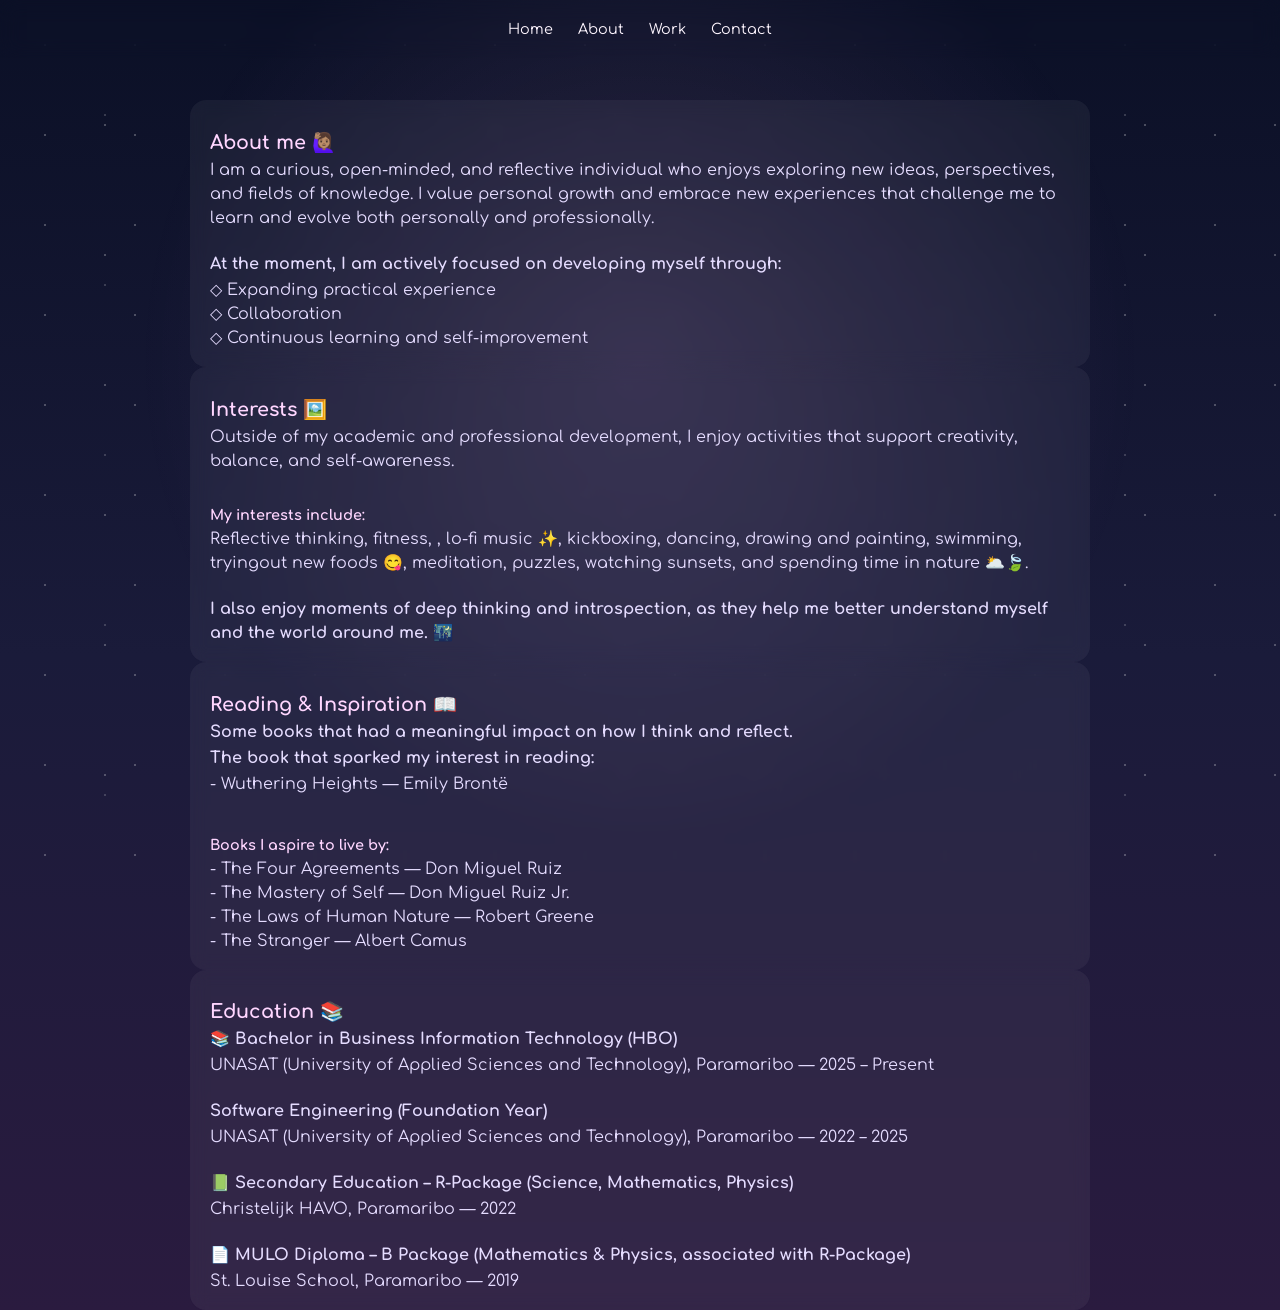
==== about.html @ a8e4bfc3 "Test update" ====
<!-- about page of the portfolio website -->
<!DOCTYPE html>
<html lang="en">
<head>
  <meta charset="UTF-8"/>
  <meta name="viewport" content="width=device-width, initial-scale=1.0"/>

  <title>About Julisha</title>

  <link rel="stylesheet" href="css/main.css"/>
</head>
<body>

  <nav>
    <ul>
      <li><a href="index.html">Home</a></li>
      <li><a href="about.html">About</a></li>
      <li><a href="work.html">Work</a></li>
      <li><a href="contact.html">Contact</a></li>
    </ul>
  </nav>

  <main class="page-content">

    <section class="section">
      <h2>About me 🙋🏽‍♀️</h2>

      <p>
        I am a curious, open-minded, and reflective individual 
        who enjoys exploring new ideas, perspectives, and fields of 
        knowledge. I value personal growth and embrace new experiences 
        that challenge me to learn and evolve both personally and professionally.
      </p>

      <br>

      <p><strong>At the moment, I am actively focused on developing myself through:</strong></p>
      <p>
        ◇ Expanding practical experience<br>
        ◇ Collaboration<br>
        ◇ Continuous learning and self-improvement
      </p>
    </section>


    <section class="section">

      <h2>Interests 🖼️</h2>

      <p>
        Outside of my academic and professional development, 
        I enjoy activities that support creativity, balance, and self-awareness. 
        </p>
      <br>
        <h3>My interests include:</h3>
        <p>
        Reflective thinking, fitness, , lo-fi music ✨, kickboxing, dancing, 
        drawing and painting, swimming, tryingout new foods 😋, meditation, 
        puzzles, watching sunsets, and spending time in nature 🌥️🍃. <br>
        </p> <br>
       <p><strong>I also enjoy moments of deep thinking and introspection,
        as they help me better understand myself and the world around me. 🌃</strong></p>
      
      </p>

    </section>
<section class="section">

      <h2>Reading & Inspiration 📖</h2>
      
      <p><strong>Some books that had a meaningful impact on how I think and reflect.</strong></p>
       <p><strong>The book that sparked my interest in reading:</strong></p>
        <p>- Wuthering Heights — Emily Brontë</p>
<p>  <br>
      <h3>Books I aspire to live by:</h3>
        <p> 
        - The Four Agreements — Don Miguel Ruiz<br>
        - The Mastery of Self — Don Miguel Ruiz Jr.<br>
        - The Laws of Human Nature — Robert Greene<br>
        - The Stranger — Albert Camus
    </p>
    </section>


    <section class="section">

      <h2>Education 📚</h2>

      <p><strong>📚 Bachelor in Business Information Technology (HBO)</strong></p>
       <p>UNASAT (University of Applied Sciences and Technology), Paramaribo — 2025 – Present</p>
       
      <br>
      <p><strong>Software Engineering (Foundation Year)</strong></p>
        <p>UNASAT (University of Applied Sciences and Technology), Paramaribo — 2022 – 2025</p>

      <br>

      <p><strong>📗 Secondary Education – R-Package (Science, Mathematics, Physics)</strong></p>
      <p>Christelijk HAVO, Paramaribo — 2022</p>

      <br>

      <p><strong>📄 MULO Diploma – B Package (Mathematics & Physics, associated with R-Package)</strong></p>
      <p>St. Louise School, Paramaribo — 2019</p>

    </section>

  </main>

  <script src="js/script.js"></script>
</body>
</html>
---- css/main.css ----
/* =========================
 main css file for the portfolio website
=========================*/

@import url('https://fonts.googleapis.com/css2?family=Comfortaa:wght@300;400;500;600&display=swap');

/* =========================
   GLOBAL RESET + BODY
   ========================= */
* {
  box-sizing: border-box;
}

body {
  margin: 0;
  font-family: 'Comfortaa', sans-serif;
  color: #fef6ff;
  background: linear-gradient(180deg, #0b1026, #1a1b3a, #2a1b3f);
  min-height: 100vh;
  position: relative;
}

/* =========================
   BACKGROUND EFFECT
   ========================= */
body::before {
  content: "";
  position: fixed;
  inset: 0;
  background-image:
    radial-gradient(white 1px, transparent 1px),
    radial-gradient(white 1px, transparent 1px),
    radial-gradient(rgba(255,255,255,0.7) 1px, transparent 1px);
  background-size: 90px 90px, 130px 130px, 170px 170px;
  background-position: 0 0, 40px 60px, 20px 30px;
  opacity: 0.25;
  z-index: -1;
}

body::after {
  content: "";
  position: fixed;
  inset: 0;
  background: radial-gradient(circle at 50% 40%, rgba(255, 182, 255, 0.12), transparent 60%);
  z-index: -1;
}

/* =========================
   NAVBAR
   ========================= */
nav {
  width: 100%;
  padding: 20px;
  position: fixed;
  top: 0;
  backdrop-filter: blur(10px);
}

nav ul {
  display: flex;
  justify-content: center;
  gap: 25px;
  list-style: none;
  margin: 0;
  padding: 0;
}

nav a {
  text-decoration: none;
  color: #fef6ff;
  font-size: 0.9rem;
  transition: 0.3s;
}

nav a:hover {
  color: #ffd6ff;
}

/* =========================
   HERO (HOME)
   ========================= */
.hero {
  min-height: 60vh;
  display: flex;
  flex-direction: column;
  justify-content: center;
  align-items: center;
  text-align: center;
  padding: 20px;
}

h1 {
  font-size: 1.8rem;
  text-shadow: 0 0 10px rgba(255, 200, 255, 0.2);
}

.hero p {
  font-size: 1.3rem;
  color: #bcd4ff;
}

.profile-pic {
  width: 180px;
  height: 180px;
  object-fit: cover;
  border-radius: 50%;
  margin-top: 10px;
  border: 3px solid rgba(255,255,255,0.3);
  box-shadow: 0 0 25px rgba(255,255,255,0.15);
}

/* =========================
   SHARED SECTION STYLE
   ========================= */
.section {
  max-width: 900px;
  margin: auto;
  padding: 15px 20px;
  background: rgba(255, 255, 255, 0.05);
  backdrop-filter: blur(8px);
  border-radius: 16px;
  transition: 0.3s ease;
}

.section:hover {
  transform: translateY(-2px);
}

h2 {
  font-size: 1.2rem;
  margin-bottom: 4px;
  color: #ffd6ff;
}

/* ADDED H3 */
h3 {
  font-size: 0.9rem;       /* same feel as h2 */
  margin-bottom: 4px;
  color: #ffd6ff;          /* same accent as h2 */
}

.section p {
  line-height: 1.5;
  margin: 2px 0;
  color: #e5dcff;
}

/* =========================
   SKILLS
   ========================= */
.skills {
  display: flex;
  flex-wrap: wrap;
  gap: 15px;
}

.skills span {
  padding: 12px 20px;
  background: rgba(255,255,255,0.08);
  border-radius: 30px;
  backdrop-filter: blur(8px);
}

/* =========================
   LINKS
   ========================= */
a {
  color: #23e69b;
  text-decoration: none;
  transition: 0.3s ease;
}

a:hover {
  color: #ffffff;
}

/* =========================
   GLOBAL PAGE OFFSET
   ========================= */
.page-content {
  padding-top: 100px;
}

/* =========================
   MOBILE
   ========================= */
@media (max-width: 768px) {
  h1 { font-size: 1.5rem; }
  .hero p { font-size: 1rem; }
  .profile-pic { width: 140px; height: 140px; }
  nav ul { gap: 15px; }
  h2 { font-size: 1.2rem; }
}

.hero h1 {
  margin-bottom: 2px;
}

.hero p {
  margin: 2px 0;
}

/* =========================
   LISTS INSIDE SECTIONS
   ========================= */
.section ul {
  margin: 8px 0 18px 18px;
  padding: 0;
  line-height: 1.6;
  color: #e5dcff;
}
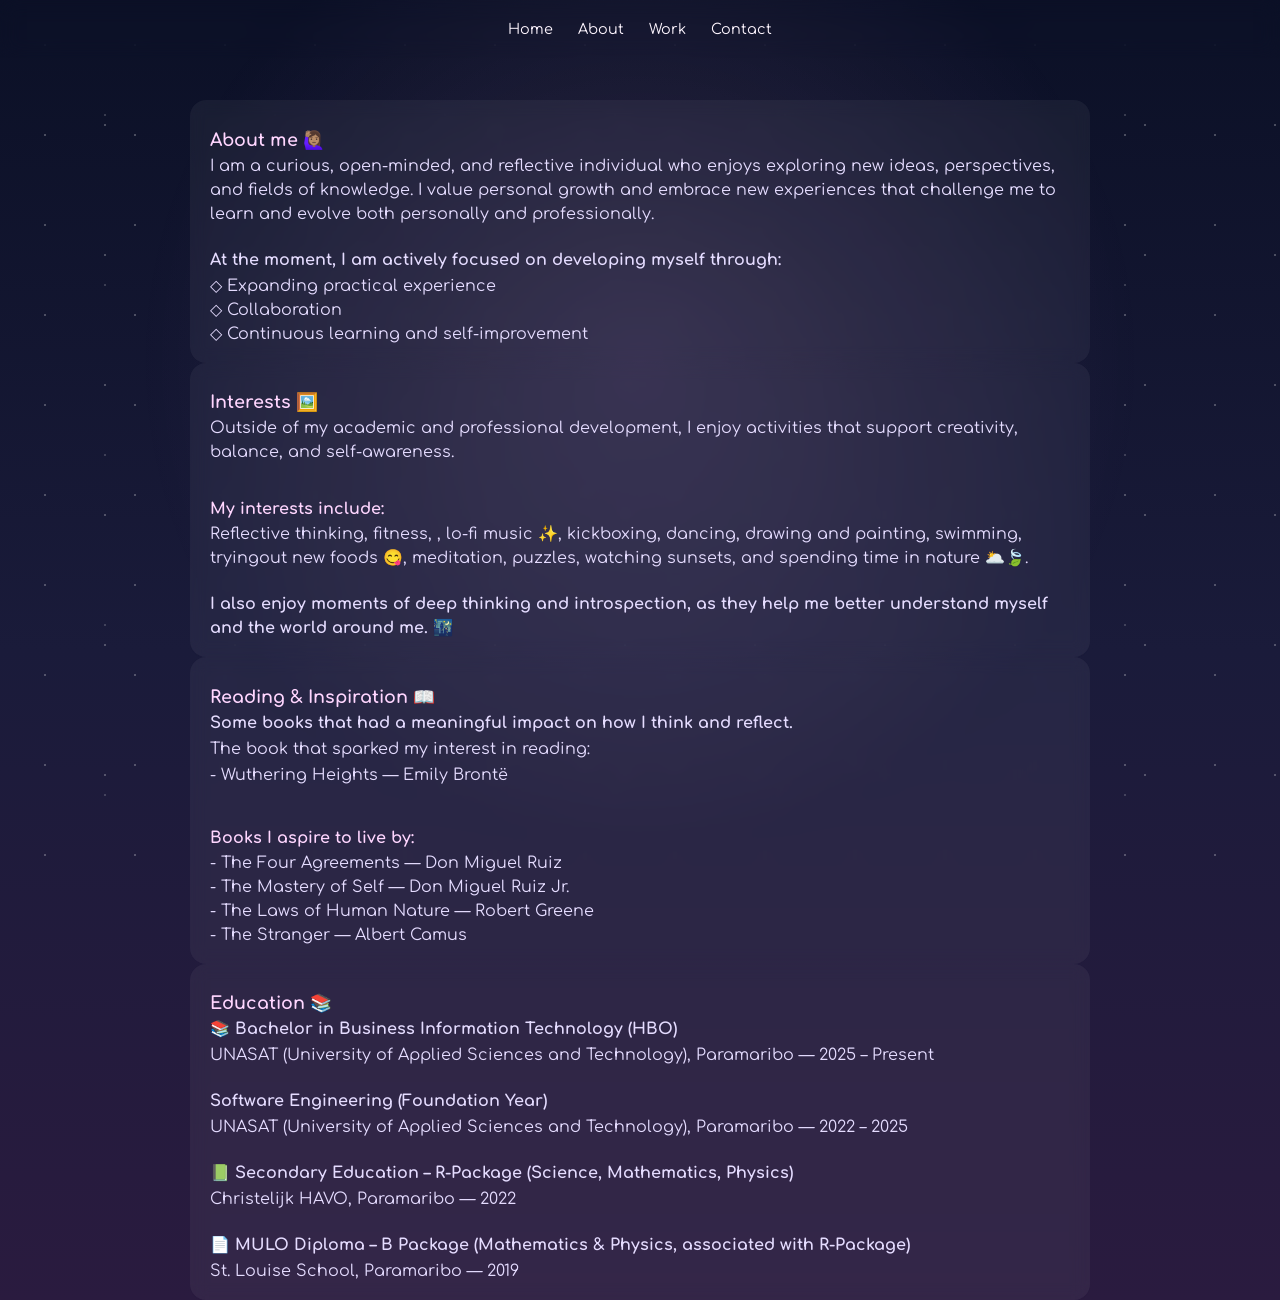
==== commit ecf59a9b: "Test update" ====
--- a/about.html
+++ b/about.html
@@ -69,7 +69,7 @@
       <h2>Reading & Inspiration 📖</h2>
       
       <p><strong>Some books that had a meaningful impact on how I think and reflect.</strong></p>
-       <p><strong>The book that sparked my interest in reading:</strong></p>
+       <p>The book that sparked my interest in reading:</p>
         <p>- Wuthering Heights — Emily Brontë</p>
 <p>  <br>
       <h3>Books I aspire to live by:</h3>
--- a/css/main.css
+++ b/css/main.css
@@ -127,14 +127,14 @@
 }
 
 h2 {
-  font-size: 1.2rem;
+  font-size: 1.1rem;
   margin-bottom: 4px;
   color: #ffd6ff;
 }
 
 /* ADDED H3 */
 h3 {
-  font-size: 0.9rem;       /* same feel as h2 */
+  font-size: 1.0rem;       /* same feel as h2 */
   margin-bottom: 4px;
   color: #ffd6ff;          /* same accent as h2 */
 }
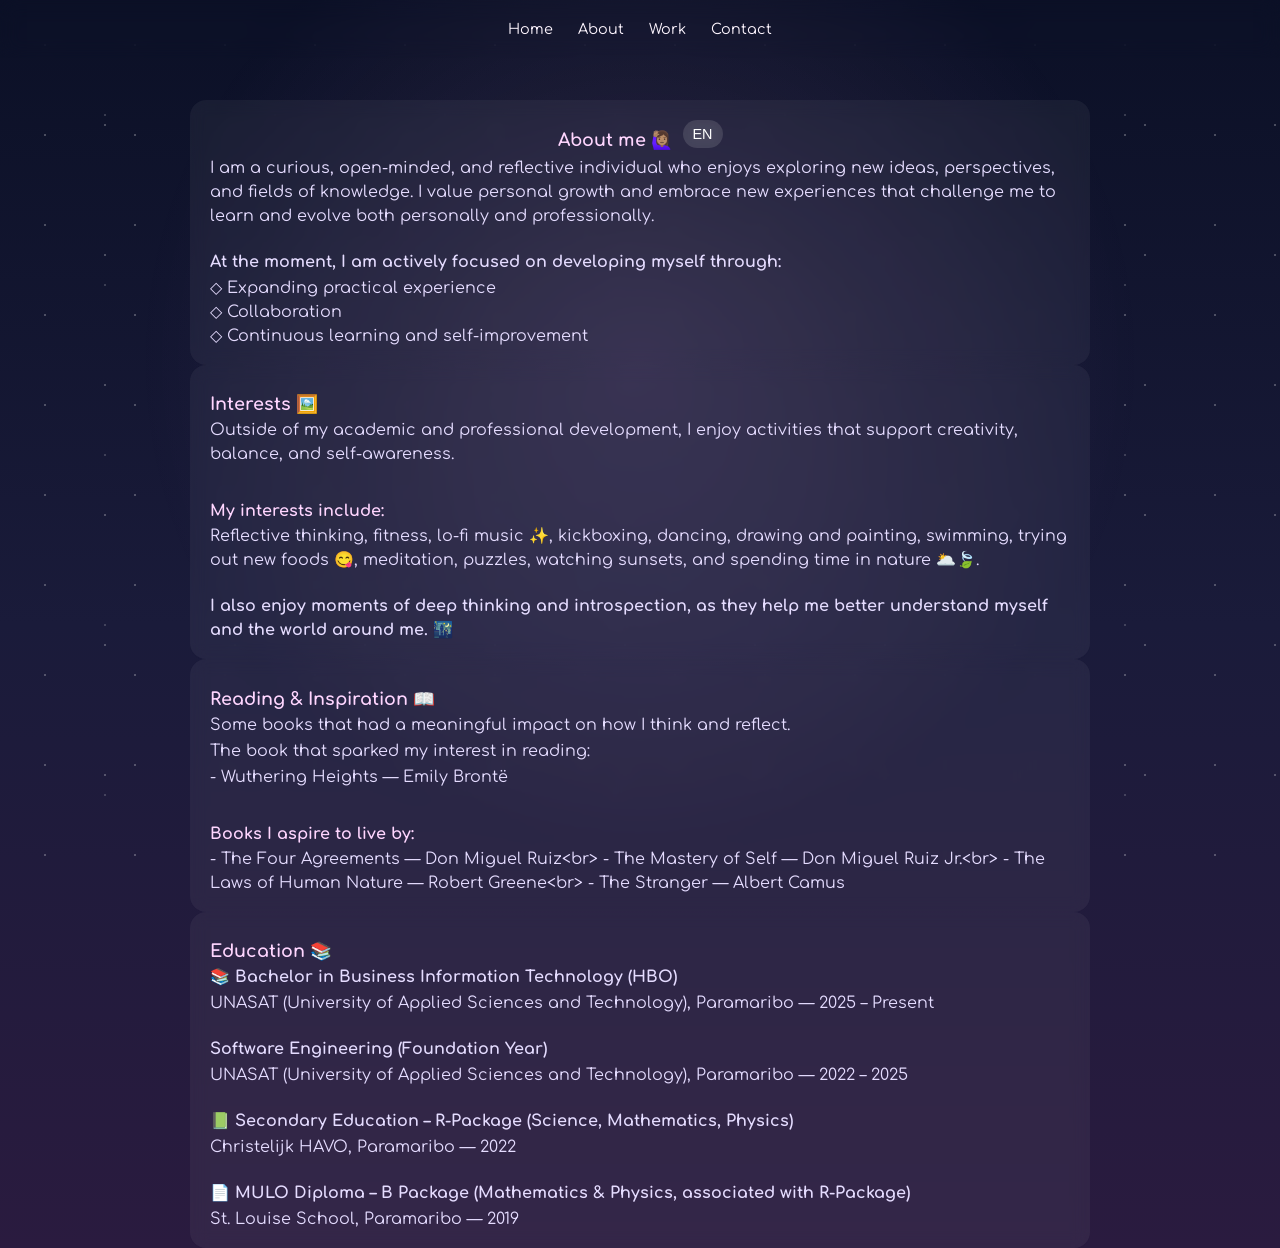
==== commit c2954077: "Test update" ====
--- a/about.html
+++ b/about.html
@@ -18,91 +18,181 @@
       <li><a href="work.html">Work</a></li>
       <li><a href="contact.html">Contact</a></li>
     </ul>
+
+
   </nav>
 
   <main class="page-content">
 
     <section class="section">
-      <h2>About me 🙋🏽‍♀️</h2>
-
-      <p>
-        I am a curious, open-minded, and reflective individual 
+      <div class="section-title">
+  <h2 data-en="About me 🙋🏽‍♀️" data-nl="Over mij 🙋🏽‍♀️"></h2>
+  <button class="lang-btn" onclick="switchLanguage()" id="langBtn"></button>
+</div>
+
+      <p
+        data-en="I am a curious, open-minded, and reflective individual 
         who enjoys exploring new ideas, perspectives, and fields of 
         knowledge. I value personal growth and embrace new experiences 
-        that challenge me to learn and evolve both personally and professionally.
-      </p>
+        that challenge me to learn and evolve both personally and professionally." 
+
+        data-nl="Ik ben een nieuwsgierig, open-minded en reflectief persoon 
+        die graag nieuwe ideeën, perspectieven en kennisgebieden verkent. 
+        Ik hecht veel waarde aan persoonlijke groei en sta open voor nieuwe ervaringen 
+        die mij uitdagen om zowel persoonlijk als professioneel te leren en te groeien."
+      ></p>
 
       <br>
 
-      <p><strong>At the moment, I am actively focused on developing myself through:</strong></p>
       <p>
-        ◇ Expanding practical experience<br>
-        ◇ Collaboration<br>
-        ◇ Continuous learning and self-improvement
-      </p>
+        <strong data-en= "At the moment, I am actively focused on developing myself through:"
+                data-nl="Op dit moment ben ik actief bezig met mijn persoonlijke ontwikkeling door middel van:"
+        ></strong></p>
+      <p>
+
+  ◇ <span data-en="Expanding practical experience" data-nl="Het uitbreiden van praktische ervaring"></span><br>
+  ◇ <span data-en="Collaboration" data-nl="Samenwerking"></span><br>
+  ◇ <span data-en="Continuous learning and self-improvement" data-nl="Continu leren en zelfverbetering"></span>
+</p>
     </section>
 
 
     <section class="section">
 
-      <h2>Interests 🖼️</h2>
-
-      <p>
-        Outside of my academic and professional development, 
-        I enjoy activities that support creativity, balance, and self-awareness. 
-        </p>
+      <h2 data-en="Interests 🖼️" data-nl="Interesses 🖼️"></h2>
+
+      <p
+        data-en="Outside of my academic and professional development, 
+        I enjoy activities that support creativity, balance, and self-awareness."
+
+        data-nl="Buiten mijn academische en professionele ontwikkeling, 
+        geniet ik van activiteiten die creativiteit, balans en zelfbewustheid ondersteunen."
+      ></p>
       <br>
-        <h3>My interests include:</h3>
-        <p>
-        Reflective thinking, fitness, , lo-fi music ✨, kickboxing, dancing, 
-        drawing and painting, swimming, tryingout new foods 😋, meditation, 
-        puzzles, watching sunsets, and spending time in nature 🌥️🍃. <br>
-        </p> <br>
-       <p><strong>I also enjoy moments of deep thinking and introspection,
-        as they help me better understand myself and the world around me. 🌃</strong></p>
+        <h3 data-en="My interests include:" data-nl="Mijn interesses zijn:"></h3>
+        <p
+         data-en="Reflective thinking, fitness, lo-fi music ✨, kickboxing, dancing, drawing and painting, 
+         swimming, trying out new foods 😋, meditation, puzzles, watching sunsets, and 
+         spending time in nature 🌥️🍃."
+  
+         data-nl="Reflectief denken, fitness, lo-fi muziek ✨, kickboksen, dansen, tekenen en schilderen,
+         zwemmen, nieuwe gerechten uitproberen 😋, meditatie, puzzels, genieten van zonsondergangen en tijd 
+         doorbrengen in de natuur 🌥️🍃."
+     ></p>
+
+    <br>
+  <p>
+  <strong
+    data-en="I also enjoy moments of deep thinking and introspection, 
+    as they help me better understand myself and the world around me. 🌃"
+
+    data-nl="Ik geniet ook van momenten van diep nadenken en zelfreflectie, 
+    omdat deze mij helpen mezelf en de wereld om mij heen beter te begrijpen. 🌃"
+  ></strong>
+</p>
       
       </p>
 
     </section>
 <section class="section">
 
-      <h2>Reading & Inspiration 📖</h2>
+      <h2 data-en="Reading & Inspiration 📖" data-nl="Lezen & Inspiratie 📖"></h2>
       
-      <p><strong>Some books that had a meaningful impact on how I think and reflect.</strong></p>
-       <p>The book that sparked my interest in reading:</p>
-        <p>- Wuthering Heights — Emily Brontë</p>
-<p>  <br>
-      <h3>Books I aspire to live by:</h3>
-        <p> 
-        - The Four Agreements — Don Miguel Ruiz<br>
-        - The Mastery of Self — Don Miguel Ruiz Jr.<br>
-        - The Laws of Human Nature — Robert Greene<br>
-        - The Stranger — Albert Camus
-    </p>
+      <p
+  data-en="Some books that had a meaningful impact on how I think and reflect."
+  data-nl="Enkele boeken die een betekenisvolle invloed hebben gehad op mijn manier van denken en reflecteren."
+></p>
+
+<p
+  data-en="The book that sparked my interest in reading:"
+  data-nl="Het boek dat mijn interesse in lezen heeft aangewakkerd:"
+></p>
+
+<p>
+  <span data-en="- Wuthering Heights — Emily Brontë"
+        data-nl="- Wuthering Heights — Emily Brontë"></span>
+</p>
+
+<br>
+
+<h3
+  data-en="Books I aspire to live by:"
+  data-nl="Boeken die ik probeer te integreren in mijn leven:"
+></h3>
+
+<p>
+  <span data-en="- The Four Agreements — Don Miguel Ruiz<br>"
+        data-nl="- The Four Agreements — Don Miguel Ruiz<br>"></span>
+
+  <span data-en="- The Mastery of Self — Don Miguel Ruiz Jr.<br>"
+        data-nl="- The Mastery of Self — Don Miguel Ruiz Jr.<br>"></span>
+
+  <span data-en="- The Laws of Human Nature — Robert Greene<br>"
+        data-nl="- De wetten van de menselijke natuur — Robert Greene<br>"></span>
+
+  <span data-en="- The Stranger — Albert Camus"
+        data-nl="- The Stranger — Albert Camus"></span>
+</p>
     </section>
 
 
     <section class="section">
 
-      <h2>Education 📚</h2>
-
-      <p><strong>📚 Bachelor in Business Information Technology (HBO)</strong></p>
-       <p>UNASAT (University of Applied Sciences and Technology), Paramaribo — 2025 – Present</p>
-       
-      <br>
-      <p><strong>Software Engineering (Foundation Year)</strong></p>
-        <p>UNASAT (University of Applied Sciences and Technology), Paramaribo — 2022 – 2025</p>
-
-      <br>
-
-      <p><strong>📗 Secondary Education – R-Package (Science, Mathematics, Physics)</strong></p>
-      <p>Christelijk HAVO, Paramaribo — 2022</p>
-
-      <br>
-
-      <p><strong>📄 MULO Diploma – B Package (Mathematics & Physics, associated with R-Package)</strong></p>
-      <p>St. Louise School, Paramaribo — 2019</p>
-
+      <h2 data-en="Education 📚" data-nl="Opleidingen 📚"></h2>
+
+      <p>
+  <strong
+    data-en="📚 Bachelor in Business Information Technology (HBO)"
+    data-nl="📚 Bachelor in Bedrijfskundige Informatica (HBO)"
+  ></strong>
+</p>
+
+<p
+  data-en="UNASAT (University of Applied Sciences and Technology), Paramaribo — 2025 – Present"
+  data-nl="UNASAT (University of Applied Sciences and Technology), Paramaribo — 2025 – heden"
+></p>
+
+<br>
+
+<p>
+  <strong
+    data-en="Software Engineering (Foundation Year)"
+    data-nl="Software Engineering (Propedeusejaar)"
+  ></strong>
+</p>
+
+<p
+  data-en="UNASAT (University of Applied Sciences and Technology), Paramaribo — 2022 – 2025"
+  data-nl="UNASAT (University of Applied Sciences and Technology), Paramaribo — 2022 – 2025"
+></p>
+
+<br>
+
+<p>
+  <strong
+    data-en="📗 Secondary Education – R-Package (Science, Mathematics, Physics)"
+    data-nl="📗 Voortgezet Onderwijs – R-Pakket (Natuurkunde, Wiskunde, Scheikunde)"
+  ></strong>
+</p>
+
+<p
+  data-en="Christelijk HAVO, Paramaribo — 2022"
+  data-nl="Christelijk HAVO, Paramaribo — 2022"
+></p>
+
+<br>
+
+<p>
+  <strong
+    data-en="📄 MULO Diploma – B Package (Mathematics & Physics, associated with R-Package)"
+    data-nl="📄 MULO Diploma – B-Pakket (Wiskunde & Natuurkunde, gekoppeld aan R-Pakket)"
+  ></strong>
+</p>
+
+<p
+  data-en="St. Louise School, Paramaribo — 2019"
+  data-nl="St. Louise School, Paramaribo — 2019"
+></p>
     </section>
 
   </main>
--- a/css/main.css
+++ b/css/main.css
@@ -87,6 +87,15 @@
   align-items: center;
   text-align: center;
   padding: 20px;
+  transform: translateY(20px);
+}
+
+/* HERO TITLE + LANGUAGE BUTTON */
+.hero-title {
+  display: flex;
+  flex-direction: column;
+  align-items: center;
+  gap: 12px; /* controls spacing between h1 and button */
 }
 
 h1 {
@@ -210,3 +219,30 @@
   color: #e5dcff;
 }
 
+/* =========================
+LANGUAGE SWITCHER BUTTON
+========================= */
+
+.lang-btn {
+  padding: 6px 10px;
+  border-radius: 20px;
+  border: none;
+  background: rgba(255,255,255,0.1);
+  color: white;
+  cursor: pointer;
+  backdrop-filter: blur(8px);
+  transition: 0.3s;
+  font-size: 0.9rem;
+}
+
+.lang-btn:hover {
+  background: rgba(255,255,255,0.2);
+}
+
+/* Center title + button */
+.section-title {
+  display: flex;
+  align-items: center;
+  justify-content: center;
+  gap: 10px;
+}
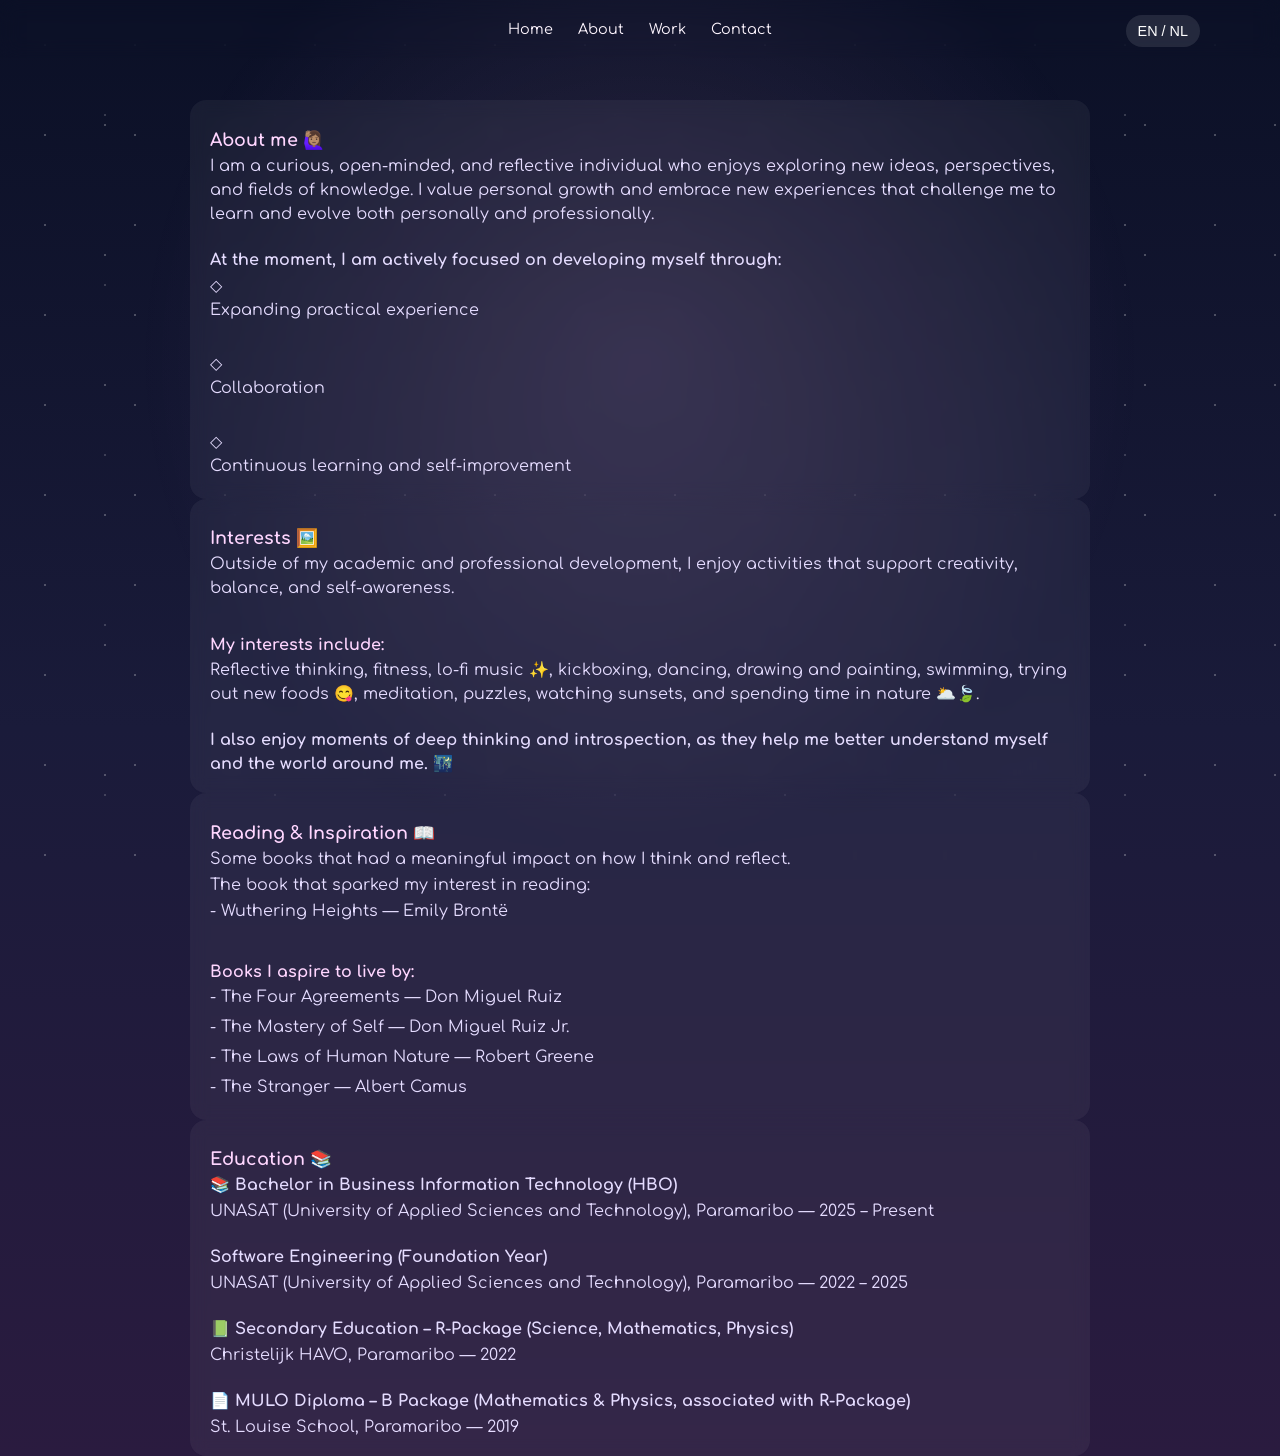
==== commit 025db6f3: "Test update" ====
--- a/about.html
+++ b/about.html
@@ -12,25 +12,26 @@
 <body>
 
   <nav>
-    <ul>
-      <li><a href="index.html">Home</a></li>
-      <li><a href="about.html">About</a></li>
-      <li><a href="work.html">Work</a></li>
-      <li><a href="contact.html">Contact</a></li>
-    </ul>
-
-
-  </nav>
-
-  <main class="page-content">
-
-    <section class="section">
-      <div class="section-title">
-  <h2 data-en="About me 🙋🏽‍♀️" data-nl="Over mij 🙋🏽‍♀️"></h2>
-  <button class="lang-btn" onclick="switchLanguage()" id="langBtn"></button>
-</div>
-
-      <p
+  <ul>
+    <li><a href="index.html">Home</a></li>
+    <li><a href="about.html">About</a></li>
+    <li><a href="work.html">Work</a></li>
+    <li><a href="contact.html">Contact</a></li>
+  </ul>
+
+  <!-- LANGUAGE BUTTON -->
+  <button class="lang-btn" onclick="switchLanguage()">
+    EN / NL
+  </button>
+</nav>
+
+<main class="page-content">
+
+  <section class="section">
+
+    <h2 data-en="About me 🙋🏽‍♀️" data-nl="Over mij 🙋🏽‍♀️"></h2>
+
+    <p
         data-en="I am a curious, open-minded, and reflective individual 
         who enjoys exploring new ideas, perspectives, and fields of 
         knowledge. I value personal growth and embrace new experiences 
@@ -121,14 +122,14 @@
 ></h3>
 
 <p>
-  <span data-en="- The Four Agreements — Don Miguel Ruiz<br>"
-        data-nl="- The Four Agreements — Don Miguel Ruiz<br>"></span>
-
-  <span data-en="- The Mastery of Self — Don Miguel Ruiz Jr.<br>"
-        data-nl="- The Mastery of Self — Don Miguel Ruiz Jr.<br>"></span>
-
-  <span data-en="- The Laws of Human Nature — Robert Greene<br>"
-        data-nl="- De wetten van de menselijke natuur — Robert Greene<br>"></span>
+  <span data-en="- The Four Agreements — Don Miguel Ruiz"
+        data-nl="- The Four Agreements — Don Miguel Ruiz"></span>
+
+  <span data-en="- The Mastery of Self — Don Miguel Ruiz Jr."
+        data-nl="- The Mastery of Self — Don Miguel Ruiz Jr."></span>
+
+  <span data-en="- The Laws of Human Nature — Robert Greene"
+        data-nl="- De wetten van de menselijke natuur — Robert Greene"></span>
 
   <span data-en="- The Stranger — Albert Camus"
         data-nl="- The Stranger — Albert Camus"></span>
--- a/css/main.css
+++ b/css/main.css
@@ -153,6 +153,10 @@
   margin: 2px 0;
   color: #e5dcff;
 }
+.section p span {
+  display: block;
+  margin-bottom: 6px;
+}
 
 /* =========================
    SKILLS
@@ -220,11 +224,14 @@
 }
 
 /* =========================
-LANGUAGE SWITCHER BUTTON
+LANGUAGE SWITCHER BUTTON (ORIGINAL FIXED STYLE)
 ========================= */
 
 .lang-btn {
-  padding: 6px 10px;
+  position: fixed;
+  top: 15px;
+  right: 80px;
+  padding: 8px 12px;
   border-radius: 20px;
   border: none;
   background: rgba(255,255,255,0.1);
@@ -239,10 +246,3 @@
   background: rgba(255,255,255,0.2);
 }
 
-/* Center title + button */
-.section-title {
-  display: flex;
-  align-items: center;
-  justify-content: center;
-  gap: 10px;
-}
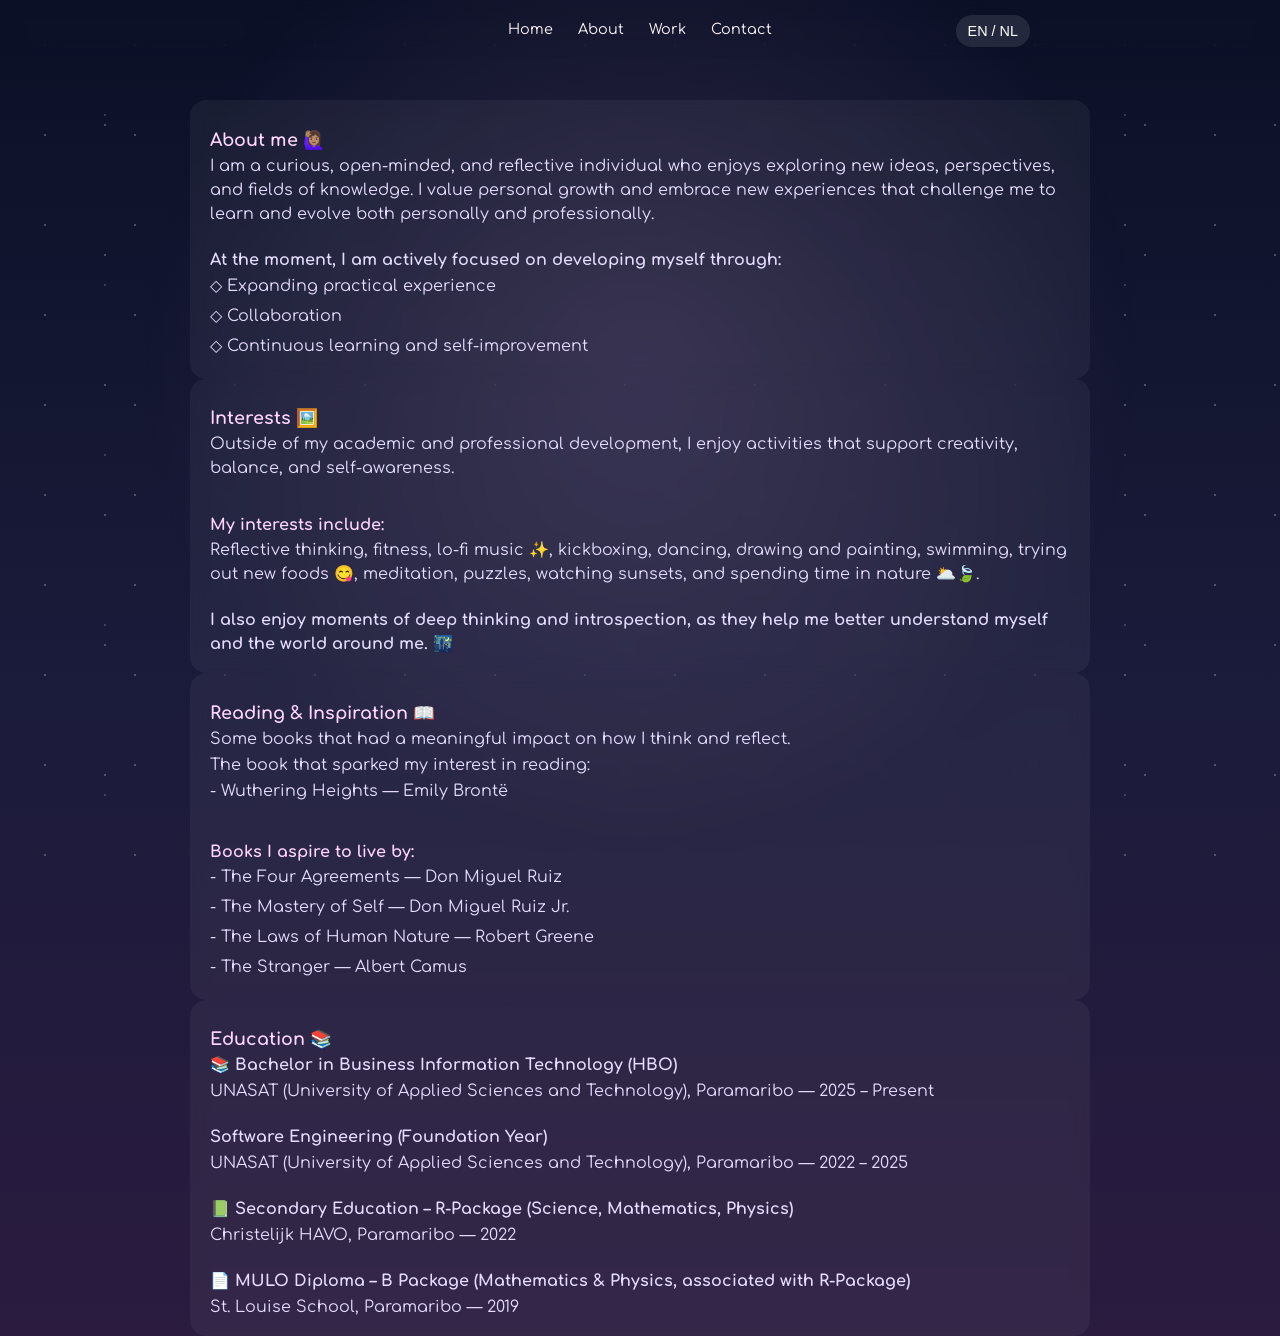
==== commit 1c130f65: "Test update" ====
--- a/about.html
+++ b/about.html
@@ -51,9 +51,9 @@
         ></strong></p>
       <p>
 
-  ◇ <span data-en="Expanding practical experience" data-nl="Het uitbreiden van praktische ervaring"></span><br>
-  ◇ <span data-en="Collaboration" data-nl="Samenwerking"></span><br>
-  ◇ <span data-en="Continuous learning and self-improvement" data-nl="Continu leren en zelfverbetering"></span>
+   <span data-en="◇ Expanding practical experience" data-nl="Het uitbreiden van praktische ervaring"></span>
+   <span data-en="◇ Collaboration" data-nl="Samenwerking"></span>
+   <span data-en="◇ Continuous learning and self-improvement" data-nl="Continu leren en zelfverbetering"></span>
 </p>
     </section>
 
--- a/css/main.css
+++ b/css/main.css
@@ -130,6 +130,9 @@
   border-radius: 16px;
   transition: 0.3s ease;
 }
+.art-gallery {
+  margin-top: 25px;
+}
 
 .section:hover {
   transform: translateY(-2px);
@@ -230,7 +233,7 @@
 .lang-btn {
   position: fixed;
   top: 15px;
-  right: 80px;
+  right: 250px;
   padding: 8px 12px;
   border-radius: 20px;
   border: none;
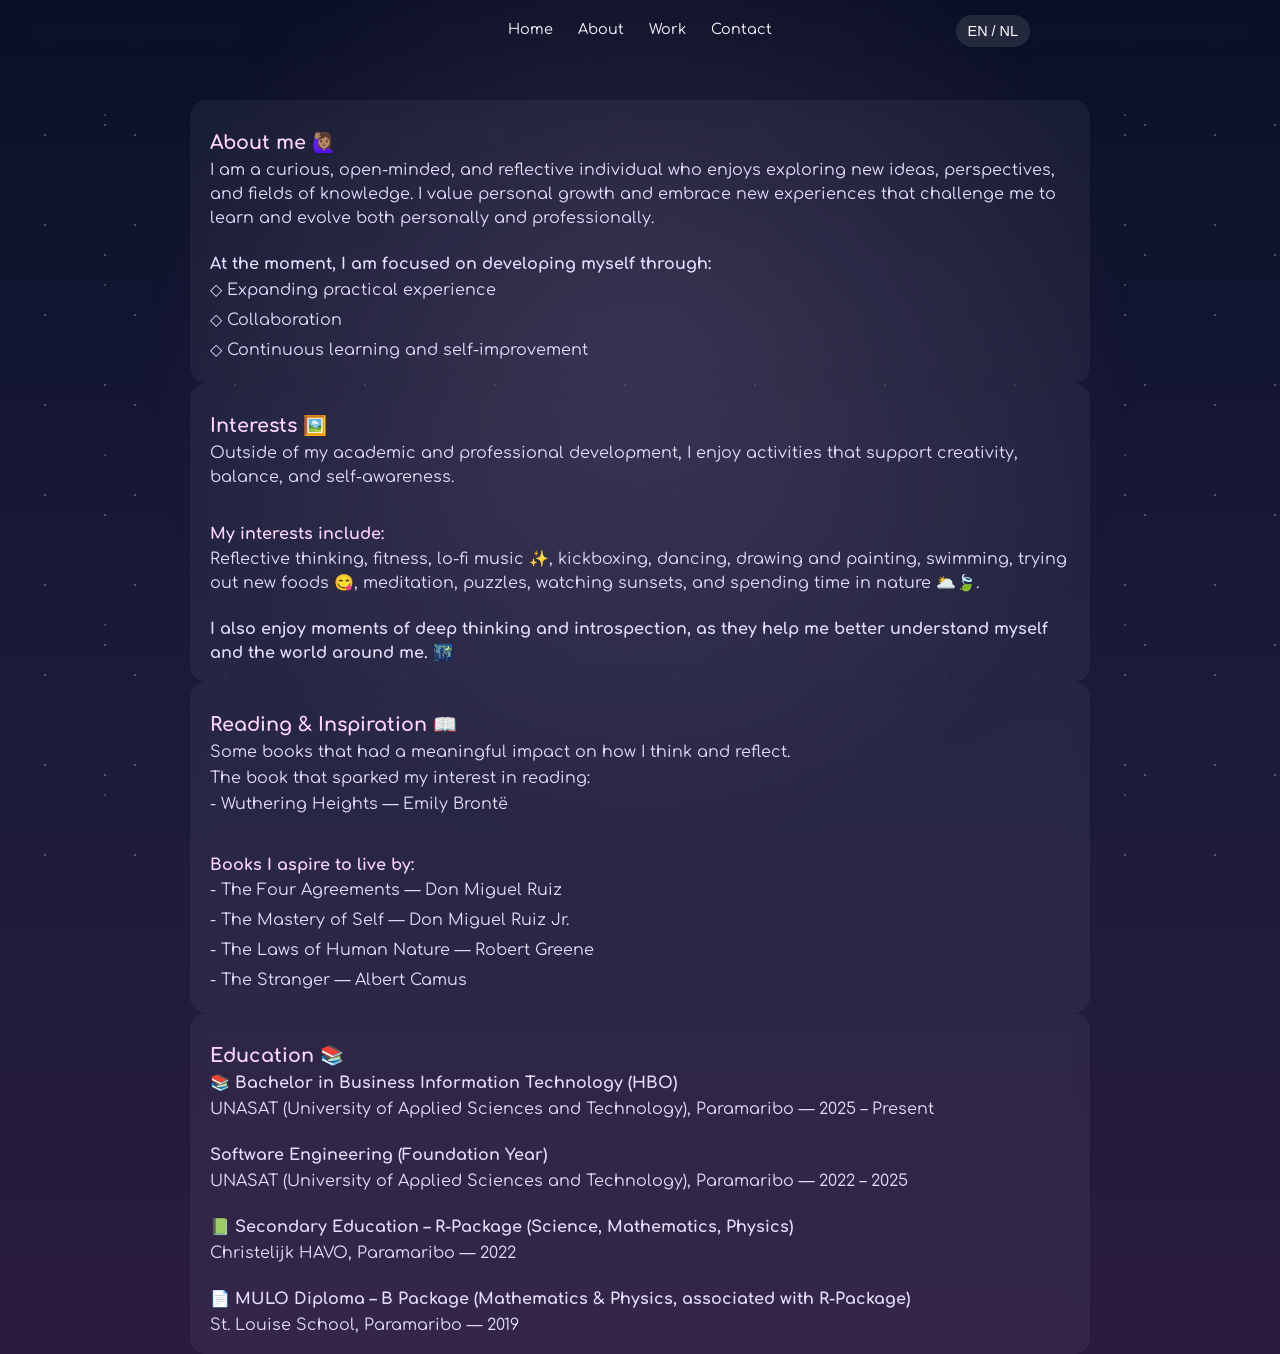
==== commit 8aaa6c12: "Test update" ====
--- a/about.html
+++ b/about.html
@@ -46,14 +46,14 @@
       <br>
 
       <p>
-        <strong data-en= "At the moment, I am actively focused on developing myself through:"
-                data-nl="Op dit moment ben ik actief bezig met mijn persoonlijke ontwikkeling door middel van:"
+        <strong data-en= "At the moment, I am focused on developing myself through:"
+                data-nl="Op dit moment ben ik bezig met mijn persoonlijke ontwikkeling door middel van:"
         ></strong></p>
       <p>
 
-   <span data-en="◇ Expanding practical experience" data-nl="Het uitbreiden van praktische ervaring"></span>
-   <span data-en="◇ Collaboration" data-nl="Samenwerking"></span>
-   <span data-en="◇ Continuous learning and self-improvement" data-nl="Continu leren en zelfverbetering"></span>
+   <span data-en="◇ Expanding practical experience" data-nl="◇ Het uitbreiden van praktische ervaring"></span>
+   <span data-en="◇ Collaboration" data-nl="◇ Samenwerking"></span>
+   <span data-en="◇ Continuous learning and self-improvement" data-nl=" ◇Continu leren en zelfverbetering"></span>
 </p>
     </section>
 
@@ -67,7 +67,7 @@
         I enjoy activities that support creativity, balance, and self-awareness."
 
         data-nl="Buiten mijn academische en professionele ontwikkeling, 
-        geniet ik van activiteiten die creativiteit, balans en zelfbewustheid ondersteunen."
+        hou ik mij bezig met activiteiten die creativiteit, balans en zelfbewustheid ondersteunen."
       ></p>
       <br>
         <h3 data-en="My interests include:" data-nl="Mijn interesses zijn:"></h3>
@@ -87,7 +87,7 @@
     data-en="I also enjoy moments of deep thinking and introspection, 
     as they help me better understand myself and the world around me. 🌃"
 
-    data-nl="Ik geniet ook van momenten van diep nadenken en zelfreflectie, 
+    data-nl="Ik vindt het ook fijn om af en toe diep in gedachten te zijn en zelfreflectie, 
     omdat deze mij helpen mezelf en de wereld om mij heen beter te begrijpen. 🌃"
   ></strong>
 </p>
--- a/css/main.css
+++ b/css/main.css
@@ -139,7 +139,7 @@
 }
 
 h2 {
-  font-size: 1.1rem;
+  font-size: 1.2rem;
   margin-bottom: 4px;
   color: #ffd6ff;
 }
@@ -188,6 +188,11 @@
 
 a:hover {
   color: #ffffff;
+}
+.project-link {
+  display: flex;
+  flex-direction: column;
+  gap: 4px;
 }
 
 /* =========================
@@ -206,6 +211,13 @@
   .profile-pic { width: 140px; height: 140px; }
   nav ul { gap: 15px; }
   h2 { font-size: 1.2rem; }
+
+  .lang-btn {
+  top: 10px;
+  right: 10px;
+  font-size: 0.8rem;
+  padding: 6px 10px;
+}
 }
 
 .hero h1 {
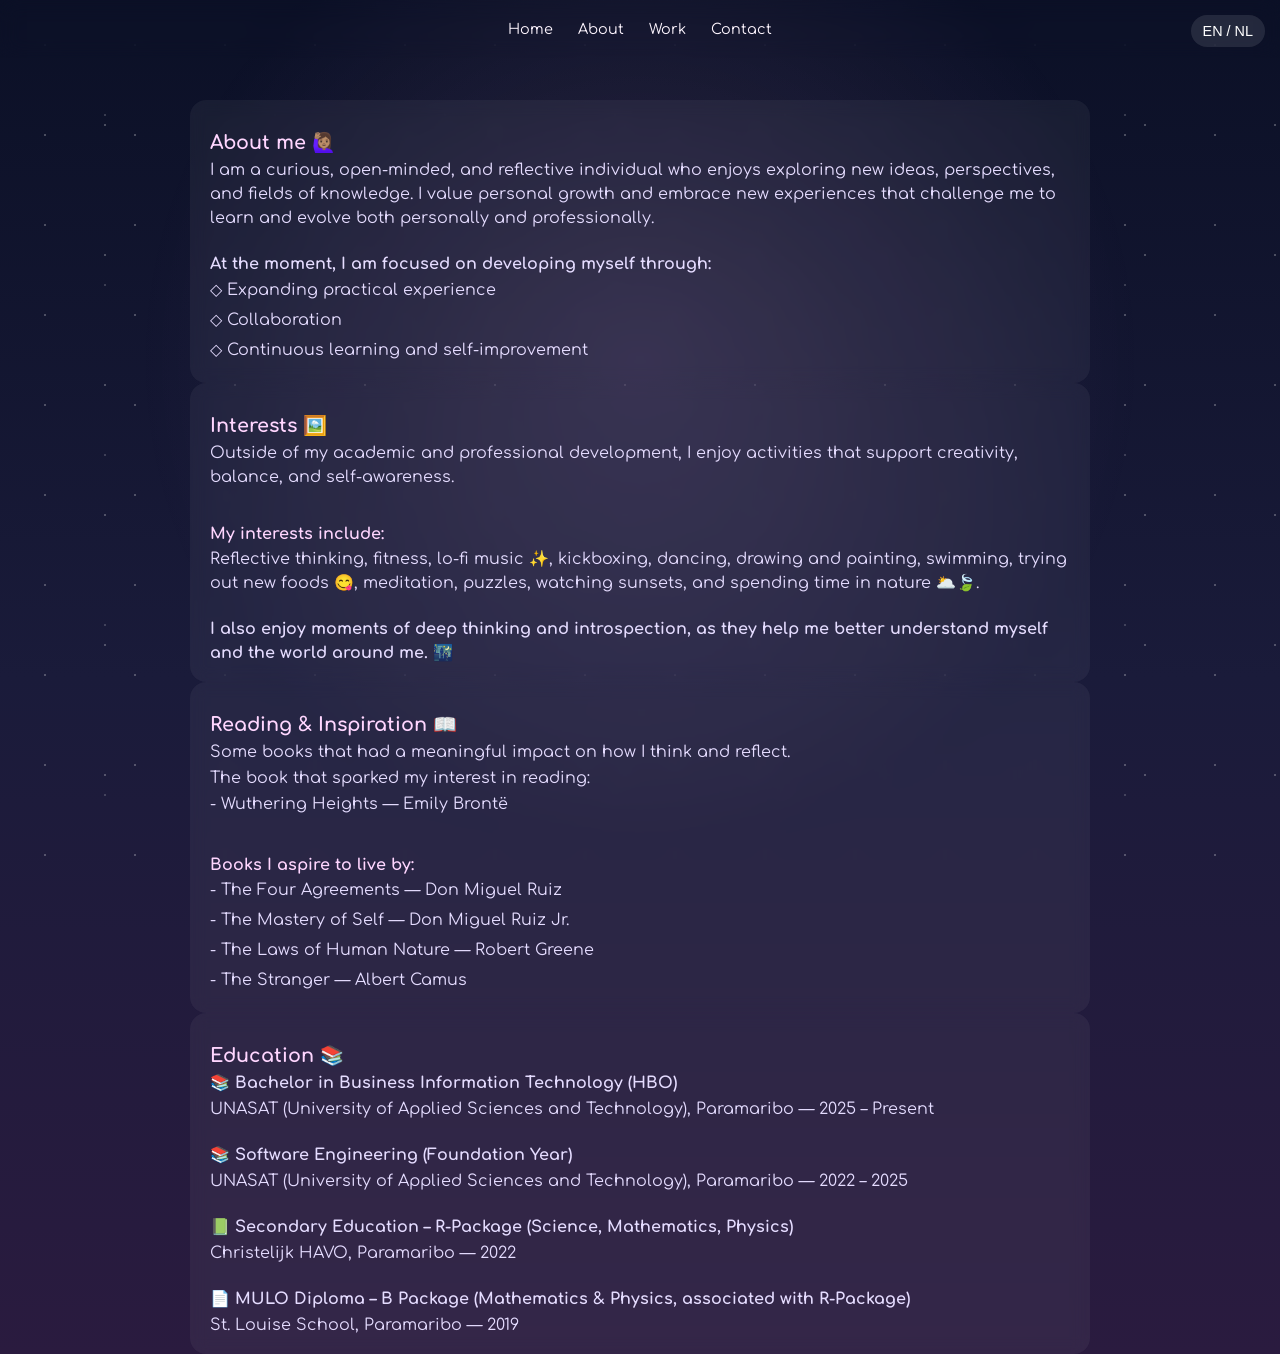
==== commit 8219a18f: "Test update" ====
--- a/about.html
+++ b/about.html
@@ -53,7 +53,7 @@
 
    <span data-en="◇ Expanding practical experience" data-nl="◇ Het uitbreiden van praktische ervaring"></span>
    <span data-en="◇ Collaboration" data-nl="◇ Samenwerking"></span>
-   <span data-en="◇ Continuous learning and self-improvement" data-nl=" ◇Continu leren en zelfverbetering"></span>
+   <span data-en="◇ Continuous learning and self-improvement" data-nl=" ◇ Continu leren en zelfverbetering"></span>
 </p>
     </section>
 
@@ -157,8 +157,8 @@
 
 <p>
   <strong
-    data-en="Software Engineering (Foundation Year)"
-    data-nl="Software Engineering (Propedeusejaar)"
+    data-en="📚 Software Engineering (Foundation Year)"
+    data-nl="📚 Software Engineering (Propedeusejaar)"
   ></strong>
 </p>
 
--- a/css/main.css
+++ b/css/main.css
@@ -206,18 +206,17 @@
    MOBILE
    ========================= */
 @media (max-width: 768px) {
+
   h1 { font-size: 1.5rem; }
   .hero p { font-size: 1rem; }
   .profile-pic { width: 140px; height: 140px; }
   nav ul { gap: 15px; }
-  h2 { font-size: 1.2rem; }
-
-  .lang-btn {
-  top: 10px;
-  right: 10px;
-  font-size: 0.8rem;
-  padding: 6px 10px;
-}
+
+  h2 {
+    font-size: 1.2rem;
+  }
+
+
 }
 
 .hero h1 {
@@ -245,7 +244,7 @@
 .lang-btn {
   position: fixed;
   top: 15px;
-  right: 250px;
+  right: 15px;
   padding: 8px 12px;
   border-radius: 20px;
   border: none;
